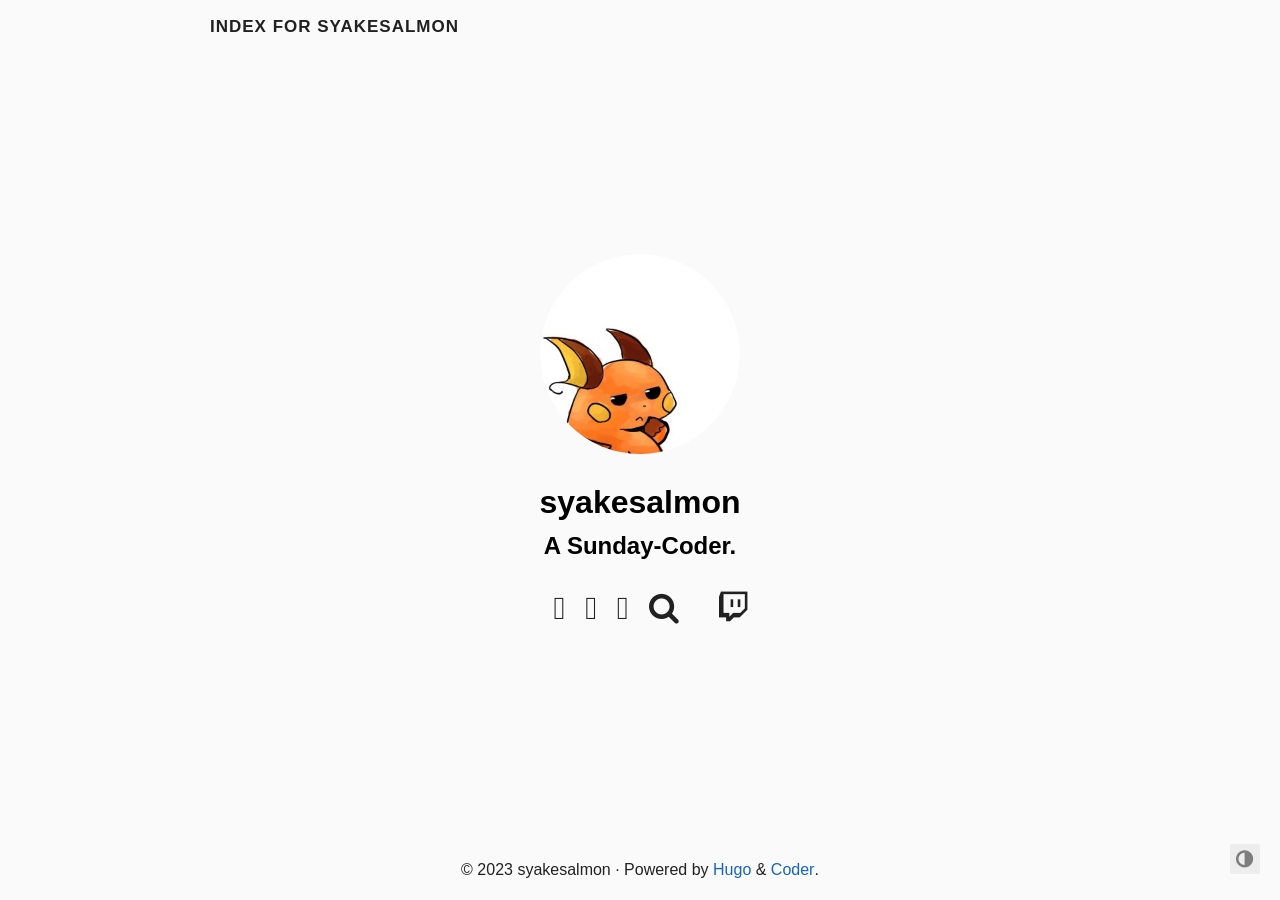
==== index.html @ a534d645 "deploy: 1934e37bb930394d95cbc64722d1bbbe5c29ab82" ====
<!doctype html><html lang=en><head><title>Index for syakesalmon</title><meta charset=utf-8><meta name=viewport content="width=device-width,initial-scale=1"><meta name=color-scheme content="light dark"><meta name=author content="syakesalmon"><meta name=description content="syakesalmon's personal website"><meta name=keywords content="developer,game"><meta name=twitter:card content="summary"><meta name=twitter:title content="Index for syakesalmon"><meta name=twitter:description content="syakesalmon's personal website"><meta property="og:title" content="Index for syakesalmon"><meta property="og:description" content="syakesalmon's personal website"><meta property="og:type" content="website"><meta property="og:url" content="https://syake-salmon.github.io/"><link rel=canonical href=https://syake-salmon.github.io/><link rel=preload href="/fonts/forkawesome-webfont.woff2?v=1.2.0" as=font type=font/woff2 crossorigin><link rel=stylesheet href=/css/coder.min.e1bdf152d93b060b06ba5d496486ed9c201a8b95d335e035beb5faebe3b61cad.css integrity="sha256-4b3xUtk7BgsGul1JZIbtnCAai5XTNeA1vrX66+O2HK0=" crossorigin=anonymous media=screen><link rel=stylesheet href=/css/coder-dark.min.a00e6364bacbc8266ad1cc81230774a1397198f8cfb7bcba29b7d6fcb54ce57f.css integrity="sha256-oA5jZLrLyCZq0cyBIwd0oTlxmPjPt7y6KbfW/LVM5X8=" crossorigin=anonymous media=screen><link rel=icon type=image/svg+xml href=/favicon.svg sizes=any><link rel=icon type=image/png href=/favicon-32x32.png sizes=32x32><link rel=icon type=image/png href=/favicon-16x16.png sizes=16x16><link rel=apple-touch-icon href=/images/apple-touch-icon.png><link rel=apple-touch-icon sizes=180x180 href=/images/apple-touch-icon.png><link rel=manifest href=/site.webmanifest><link rel=mask-icon href=/images/safari-pinned-tab.svg color=#5bbad5><link rel=alternate type=application/rss+xml href=/index.xml title="Index for syakesalmon"><meta name=generator content="Hugo 0.119.0"></head><body class="preload-transitions colorscheme-auto"><div class=float-container><a id=dark-mode-toggle class=colorscheme-toggle><i class="fa fa-adjust fa-fw" aria-hidden=true></i></a></div><main class=wrapper><nav class=navigation><section class=container><a class=navigation-title href=/>Index for syakesalmon</a></section></nav><div class=content><section class="container centered"><div class=about><div class=avatar><img src=/images/avatar.jpg alt=avatar></div><h1>syakesalmon</h1><h2>A Sunday-Coder.</h2><ul><li><a href=https://twitter.com/_syakesalmon/ aria-label=X(Twitter)><i class="fa-brands fa-x-twitter fa-2x" aria-hidden=true></i></a></li><li><a href=https://syakesalmon.tumblr.com/ aria-label=Tumblr><i class="fa-brands fa-tumblr fa-2x" aria-hidden=true></i></a></li><li><a href=http://discordapp.com/users/231032349972889610/ aria-label=Discord><i class="fa-brands fa-discord fa-2x" aria-hidden=true></i></a></li><li><a href=https://github.com/syake-salmon/ aria-label=Github><i class="fa-brands fa-github fa-2x" aria-hidden=true></i></a></li><li><a href=https://qiita.com/syakesalmon/ aria-label=Qiita><i class="fa fa-search fa-2x" aria-hidden=true></i></a></li><li><a href="https://live.xbox.com/en-US/Profile?gamertag=syakesalmon" aria-label=Xbox><i class="fa-brands fa-xbox fa-2x" aria-hidden=true></i></a></li><li><a href=https://www.twitch.tv/syakesalmon__/ aria-label=Twitch><i class="fa fa-twitch fa-2x" aria-hidden=true></i></a></li></ul></div></section></div><footer class=footer><section class=container>©
2023
syakesalmon
·
Powered by <a href=https://gohugo.io/ target=_blank rel=noopener>Hugo</a> & <a href=https://github.com/luizdepra/hugo-coder/ target=_blank rel=noopener>Coder</a>.</section></footer></main><script src=/js/coder.min.6ae284be93d2d19dad1f02b0039508d9aab3180a12a06dcc71b0b0ef7825a317.js integrity="sha256-auKEvpPS0Z2tHwKwA5UI2aqzGAoSoG3McbCw73gloxc="></script>
<script src=/dc213e7fa6_5748898424427693244.min.c2e0e8c36e9358de5ea51aef439df633af315e570ce6b7da00b347acdf89a835.js integrity="sha256-wuDow26TWN5epRrvQ532M68xXlcM5rfaALNHrN+JqDU="></script></body></html>
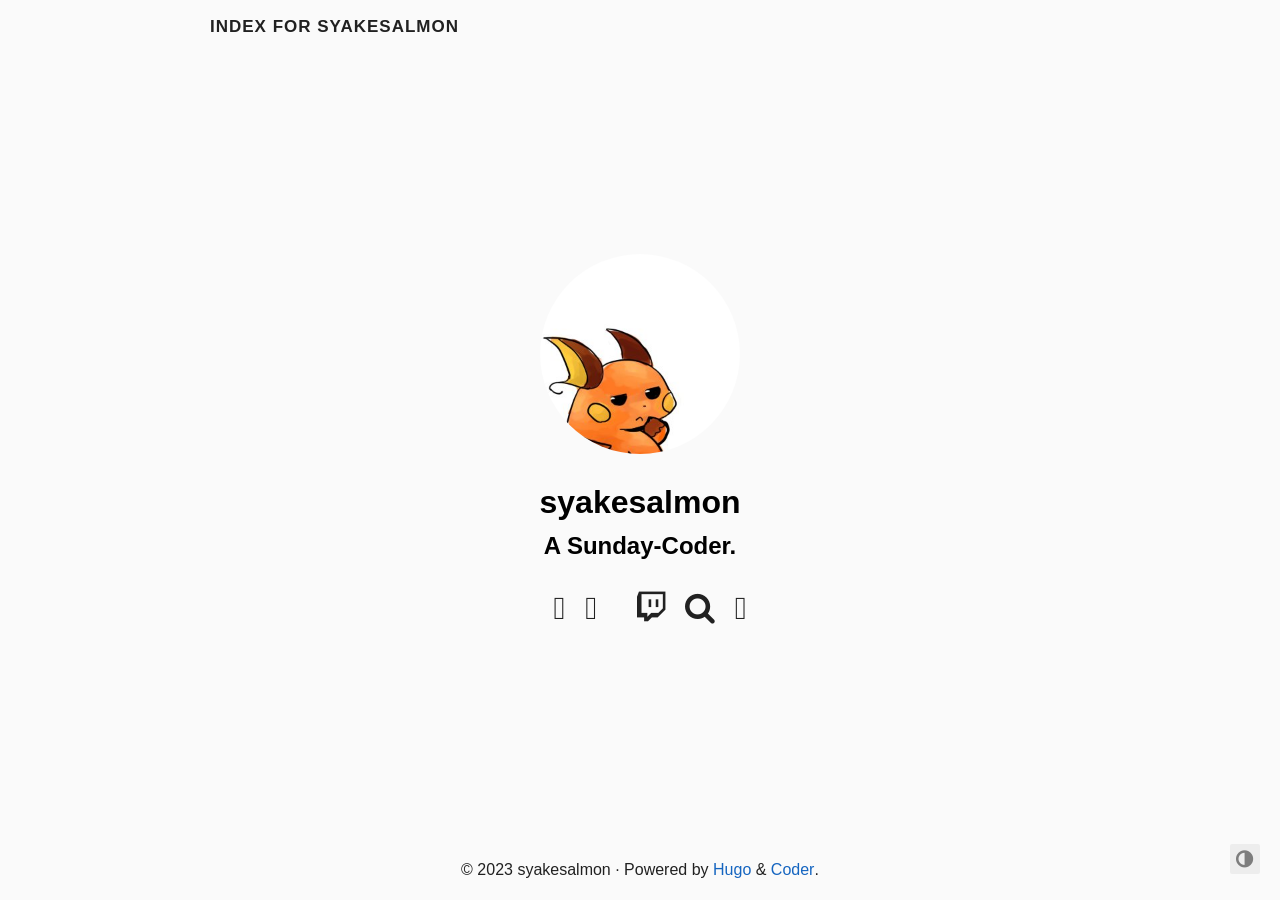
==== commit 66e2fd1a: "deploy: 3497f84f833bef4859892bacd5826630e8b0a534" ====
--- a/index.html
+++ b/index.html
@@ -1,4 +1,4 @@
-<!doctype html><html lang=en><head><title>Index for syakesalmon</title><meta charset=utf-8><meta name=viewport content="width=device-width,initial-scale=1"><meta name=color-scheme content="light dark"><meta name=author content="syakesalmon"><meta name=description content="syakesalmon's personal website"><meta name=keywords content="developer,game"><meta name=twitter:card content="summary"><meta name=twitter:title content="Index for syakesalmon"><meta name=twitter:description content="syakesalmon's personal website"><meta property="og:title" content="Index for syakesalmon"><meta property="og:description" content="syakesalmon's personal website"><meta property="og:type" content="website"><meta property="og:url" content="https://syake-salmon.github.io/"><link rel=canonical href=https://syake-salmon.github.io/><link rel=preload href="/fonts/forkawesome-webfont.woff2?v=1.2.0" as=font type=font/woff2 crossorigin><link rel=stylesheet href=/css/coder.min.e1bdf152d93b060b06ba5d496486ed9c201a8b95d335e035beb5faebe3b61cad.css integrity="sha256-4b3xUtk7BgsGul1JZIbtnCAai5XTNeA1vrX66+O2HK0=" crossorigin=anonymous media=screen><link rel=stylesheet href=/css/coder-dark.min.a00e6364bacbc8266ad1cc81230774a1397198f8cfb7bcba29b7d6fcb54ce57f.css integrity="sha256-oA5jZLrLyCZq0cyBIwd0oTlxmPjPt7y6KbfW/LVM5X8=" crossorigin=anonymous media=screen><link rel=icon type=image/svg+xml href=/favicon.svg sizes=any><link rel=icon type=image/png href=/favicon-32x32.png sizes=32x32><link rel=icon type=image/png href=/favicon-16x16.png sizes=16x16><link rel=apple-touch-icon href=/images/apple-touch-icon.png><link rel=apple-touch-icon sizes=180x180 href=/images/apple-touch-icon.png><link rel=manifest href=/site.webmanifest><link rel=mask-icon href=/images/safari-pinned-tab.svg color=#5bbad5><link rel=alternate type=application/rss+xml href=/index.xml title="Index for syakesalmon"><meta name=generator content="Hugo 0.119.0"></head><body class="preload-transitions colorscheme-auto"><div class=float-container><a id=dark-mode-toggle class=colorscheme-toggle><i class="fa fa-adjust fa-fw" aria-hidden=true></i></a></div><main class=wrapper><nav class=navigation><section class=container><a class=navigation-title href=/>Index for syakesalmon</a></section></nav><div class=content><section class="container centered"><div class=about><div class=avatar><img src=/images/avatar.jpg alt=avatar></div><h1>syakesalmon</h1><h2>A Sunday-Coder.</h2><ul><li><a href=https://twitter.com/_syakesalmon/ aria-label=X(Twitter)><i class="fa-brands fa-x-twitter fa-2x" aria-hidden=true></i></a></li><li><a href=https://syakesalmon.tumblr.com/ aria-label=Tumblr><i class="fa-brands fa-tumblr fa-2x" aria-hidden=true></i></a></li><li><a href=http://discordapp.com/users/231032349972889610/ aria-label=Discord><i class="fa-brands fa-discord fa-2x" aria-hidden=true></i></a></li><li><a href=https://github.com/syake-salmon/ aria-label=Github><i class="fa-brands fa-github fa-2x" aria-hidden=true></i></a></li><li><a href=https://qiita.com/syakesalmon/ aria-label=Qiita><i class="fa fa-search fa-2x" aria-hidden=true></i></a></li><li><a href="https://live.xbox.com/en-US/Profile?gamertag=syakesalmon" aria-label=Xbox><i class="fa-brands fa-xbox fa-2x" aria-hidden=true></i></a></li><li><a href=https://www.twitch.tv/syakesalmon__/ aria-label=Twitch><i class="fa fa-twitch fa-2x" aria-hidden=true></i></a></li></ul></div></section></div><footer class=footer><section class=container>©
+<!doctype html><html lang=en><head><title>Index for syakesalmon</title><meta charset=utf-8><meta name=viewport content="width=device-width,initial-scale=1"><meta name=color-scheme content="light dark"><meta name=author content="syakesalmon"><meta name=description content="syakesalmon's personal website"><meta name=keywords content="developer,game"><meta name=twitter:card content="summary"><meta name=twitter:title content="Index for syakesalmon"><meta name=twitter:description content="syakesalmon's personal website"><meta property="og:title" content="Index for syakesalmon"><meta property="og:description" content="syakesalmon's personal website"><meta property="og:type" content="website"><meta property="og:url" content="https://syake-salmon.github.io/"><link rel=canonical href=https://syake-salmon.github.io/><link rel=preload href="/fonts/forkawesome-webfont.woff2?v=1.2.0" as=font type=font/woff2 crossorigin><link rel=stylesheet href=/css/coder.min.e1bdf152d93b060b06ba5d496486ed9c201a8b95d335e035beb5faebe3b61cad.css integrity="sha256-4b3xUtk7BgsGul1JZIbtnCAai5XTNeA1vrX66+O2HK0=" crossorigin=anonymous media=screen><link rel=stylesheet href=/css/coder-dark.min.a00e6364bacbc8266ad1cc81230774a1397198f8cfb7bcba29b7d6fcb54ce57f.css integrity="sha256-oA5jZLrLyCZq0cyBIwd0oTlxmPjPt7y6KbfW/LVM5X8=" crossorigin=anonymous media=screen><link rel=icon type=image/svg+xml href=/favicon.svg sizes=any><link rel=icon type=image/png href=/favicon-32x32.png sizes=32x32><link rel=icon type=image/png href=/favicon-16x16.png sizes=16x16><link rel=apple-touch-icon href=/images/apple-touch-icon.png><link rel=apple-touch-icon sizes=180x180 href=/images/apple-touch-icon.png><link rel=manifest href=/site.webmanifest><link rel=mask-icon href=/images/safari-pinned-tab.svg color=#5bbad5><link rel=alternate type=application/rss+xml href=/index.xml title="Index for syakesalmon"><meta name=generator content="Hugo 0.119.0"></head><body class="preload-transitions colorscheme-auto"><div class=float-container><a id=dark-mode-toggle class=colorscheme-toggle><i class="fa fa-adjust fa-fw" aria-hidden=true></i></a></div><main class=wrapper><nav class=navigation><section class=container><a class=navigation-title href=/>Index for syakesalmon</a></section></nav><div class=content><section class="container centered"><div class=about><div class=avatar><img src=/images/avatar.jpg alt=avatar></div><h1>syakesalmon</h1><h2>A Sunday-Coder.</h2><ul><li><a href=https://twitter.com/_syakesalmon/ aria-label=X(Twitter) rel="noopenner noreferrer" target=_blank><i class="fa-brands fa-x-twitter fa-2x" aria-hidden=true></i></a></li><li><a href=http://discordapp.com/users/231032349972889610/ aria-label=Discord rel="noopenner noreferrer" target=_blank><i class="fa-brands fa-discord fa-2x" aria-hidden=true></i></a></li><li><a href=https://github.com/syake-salmon/ aria-label=Github rel="noopenner noreferrer" target=_blank><i class="fa-brands fa-github fa-2x" aria-hidden=true></i></a></li><li><a href="https://live.xbox.com/en-US/Profile?gamertag=syakesalmon" aria-label=Xbox rel="noopenner noreferrer" target=_blank><i class="fa-brands fa-xbox fa-2x" aria-hidden=true></i></a></li><li><a href=https://www.twitch.tv/syakesalmon__/ aria-label=Twitch rel="noopenner noreferrer" target=_blank><i class="fa fa-twitch fa-2x" aria-hidden=true></i></a></li><li><a href=https://qiita.com/syakesalmon/ aria-label=Qiita rel="noopenner noreferrer" target=_blank><i class="fa fa-search fa-2x" aria-hidden=true></i></a></li><li><a href=https://syakesalmon.tumblr.com/ aria-label=Tumblr rel="noopenner noreferrer" target=_blank><i class="fa-brands fa-tumblr fa-2x" aria-hidden=true></i></a></li></ul></div></section></div><footer class=footer><section class=container>©
 2023
 syakesalmon
 ·
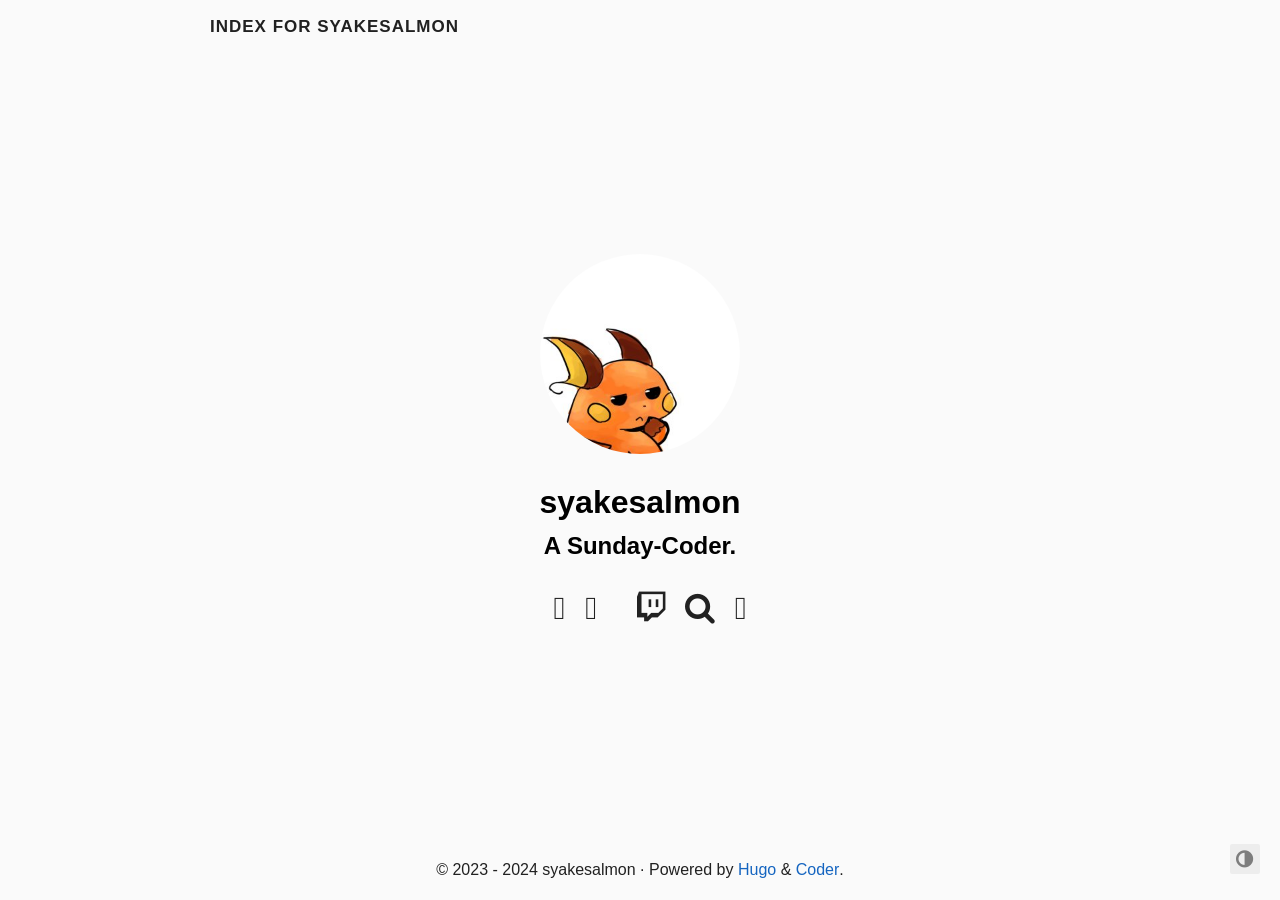
==== commit 574f74a3: "deploy: 5f0387629a5aecfc1b36217b711e47bad8d7f0bf" ====
--- a/index.html
+++ b/index.html
@@ -1,6 +1,7 @@
-<!doctype html><html lang=en><head><title>Index for syakesalmon</title><meta charset=utf-8><meta name=viewport content="width=device-width,initial-scale=1"><meta name=color-scheme content="light dark"><meta name=author content="syakesalmon"><meta name=description content="syakesalmon's personal website"><meta name=keywords content="developer,game"><meta name=twitter:card content="summary"><meta name=twitter:title content="Index for syakesalmon"><meta name=twitter:description content="syakesalmon's personal website"><meta property="og:title" content="Index for syakesalmon"><meta property="og:description" content="syakesalmon's personal website"><meta property="og:type" content="website"><meta property="og:url" content="https://syake-salmon.github.io/"><link rel=canonical href=https://syake-salmon.github.io/><link rel=preload href="/fonts/forkawesome-webfont.woff2?v=1.2.0" as=font type=font/woff2 crossorigin><link rel=stylesheet href=/css/coder.min.e1bdf152d93b060b06ba5d496486ed9c201a8b95d335e035beb5faebe3b61cad.css integrity="sha256-4b3xUtk7BgsGul1JZIbtnCAai5XTNeA1vrX66+O2HK0=" crossorigin=anonymous media=screen><link rel=stylesheet href=/css/coder-dark.min.a00e6364bacbc8266ad1cc81230774a1397198f8cfb7bcba29b7d6fcb54ce57f.css integrity="sha256-oA5jZLrLyCZq0cyBIwd0oTlxmPjPt7y6KbfW/LVM5X8=" crossorigin=anonymous media=screen><link rel=icon type=image/svg+xml href=/favicon.svg sizes=any><link rel=icon type=image/png href=/favicon-32x32.png sizes=32x32><link rel=icon type=image/png href=/favicon-16x16.png sizes=16x16><link rel=apple-touch-icon href=/images/apple-touch-icon.png><link rel=apple-touch-icon sizes=180x180 href=/images/apple-touch-icon.png><link rel=manifest href=/site.webmanifest><link rel=mask-icon href=/images/safari-pinned-tab.svg color=#5bbad5><link rel=alternate type=application/rss+xml href=/index.xml title="Index for syakesalmon"><meta name=generator content="Hugo 0.119.0"></head><body class="preload-transitions colorscheme-auto"><div class=float-container><a id=dark-mode-toggle class=colorscheme-toggle><i class="fa fa-adjust fa-fw" aria-hidden=true></i></a></div><main class=wrapper><nav class=navigation><section class=container><a class=navigation-title href=/>Index for syakesalmon</a></section></nav><div class=content><section class="container centered"><div class=about><div class=avatar><img src=/images/avatar.jpg alt=avatar></div><h1>syakesalmon</h1><h2>A Sunday-Coder.</h2><ul><li><a href=https://twitter.com/_syakesalmon/ aria-label=X(Twitter) rel="noopenner noreferrer" target=_blank><i class="fa-brands fa-x-twitter fa-2x" aria-hidden=true></i></a></li><li><a href=http://discordapp.com/users/231032349972889610/ aria-label=Discord rel="noopenner noreferrer" target=_blank><i class="fa-brands fa-discord fa-2x" aria-hidden=true></i></a></li><li><a href=https://github.com/syake-salmon/ aria-label=Github rel="noopenner noreferrer" target=_blank><i class="fa-brands fa-github fa-2x" aria-hidden=true></i></a></li><li><a href="https://live.xbox.com/en-US/Profile?gamertag=syakesalmon" aria-label=Xbox rel="noopenner noreferrer" target=_blank><i class="fa-brands fa-xbox fa-2x" aria-hidden=true></i></a></li><li><a href=https://www.twitch.tv/syakesalmon__/ aria-label=Twitch rel="noopenner noreferrer" target=_blank><i class="fa fa-twitch fa-2x" aria-hidden=true></i></a></li><li><a href=https://qiita.com/syakesalmon/ aria-label=Qiita rel="noopenner noreferrer" target=_blank><i class="fa fa-search fa-2x" aria-hidden=true></i></a></li><li><a href=https://syakesalmon.tumblr.com/ aria-label=Tumblr rel="noopenner noreferrer" target=_blank><i class="fa-brands fa-tumblr fa-2x" aria-hidden=true></i></a></li></ul></div></section></div><footer class=footer><section class=container>©
-2023
+<!doctype html><html lang=en><head><title>Index for syakesalmon</title><meta charset=utf-8><meta name=viewport content="width=device-width,initial-scale=1"><meta name=color-scheme content="light dark"><meta name=author content="syakesalmon"><meta name=description content="syakesalmon's personal website"><meta name=keywords content="developer,game"><meta name=twitter:card content="summary"><meta name=twitter:title content="Index for syakesalmon"><meta name=twitter:description content="syakesalmon's personal website"><meta property="og:title" content="Index for syakesalmon"><meta property="og:description" content="syakesalmon's personal website"><meta property="og:type" content="website"><meta property="og:url" content="https://syake-salmon.github.io/"><link rel=canonical href=https://syake-salmon.github.io/><link rel=preload href="/fonts/forkawesome-webfont.woff2?v=1.2.0" as=font type=font/woff2 crossorigin><link rel=stylesheet href=/css/coder.min.e1bdf152d93b060b06ba5d496486ed9c201a8b95d335e035beb5faebe3b61cad.css integrity="sha256-4b3xUtk7BgsGul1JZIbtnCAai5XTNeA1vrX66+O2HK0=" crossorigin=anonymous media=screen><link rel=stylesheet href=/css/coder-dark.min.a00e6364bacbc8266ad1cc81230774a1397198f8cfb7bcba29b7d6fcb54ce57f.css integrity="sha256-oA5jZLrLyCZq0cyBIwd0oTlxmPjPt7y6KbfW/LVM5X8=" crossorigin=anonymous media=screen><link rel=icon type=image/svg+xml href=/favicon.svg sizes=any><link rel=icon type=image/png href=/favicon-32x32.png sizes=32x32><link rel=icon type=image/png href=/favicon-16x16.png sizes=16x16><link rel=apple-touch-icon href=/images/apple-touch-icon.png><link rel=apple-touch-icon sizes=180x180 href=/images/apple-touch-icon.png><link rel=manifest href=/site.webmanifest><link rel=mask-icon href=/images/safari-pinned-tab.svg color=#5bbad5><link rel=alternate type=application/rss+xml href=/index.xml title="Index for syakesalmon"><meta name=generator content="Hugo 0.119.0"></head><body class="preload-transitions colorscheme-auto"><div class=float-container><a id=dark-mode-toggle class=colorscheme-toggle><i class="fa fa-adjust fa-fw" aria-hidden=true></i></a></div><main class=wrapper><nav class=navigation><section class=container><a class=navigation-title href=/>Index for syakesalmon</a></section></nav><div class=content><section class="container centered"><div class=about><div class=avatar><img src=/images/avatar.jpg alt=avatar></div><h1>syakesalmon</h1><h2>A Sunday-Coder.</h2><ul><li><a href=https://bsky.app/profile/syake.ikesu.blue aria-label=Bluesky rel="noopenner noreferrer" target=_blank><i class="fa-brands fa-bluesky fa-2x" aria-hidden=true></i></a></li><li><a href=http://discordapp.com/users/231032349972889610/ aria-label=Discord rel="noopenner noreferrer" target=_blank><i class="fa-brands fa-discord fa-2x" aria-hidden=true></i></a></li><li><a href=https://github.com/syake-salmon/ aria-label=Github rel="noopenner noreferrer" target=_blank><i class="fa-brands fa-github fa-2x" aria-hidden=true></i></a></li><li><a href="https://live.xbox.com/en-US/Profile?gamertag=syakesalmon" aria-label=Xbox rel="noopenner noreferrer" target=_blank><i class="fa-brands fa-xbox fa-2x" aria-hidden=true></i></a></li><li><a href=https://www.twitch.tv/syakesalmon__/ aria-label=Twitch rel="noopenner noreferrer" target=_blank><i class="fa fa-twitch fa-2x" aria-hidden=true></i></a></li><li><a href=https://qiita.com/syakesalmon/ aria-label=Qiita rel="noopenner noreferrer" target=_blank><i class="fa fa-search fa-2x" aria-hidden=true></i></a></li><li><a href=https://syakesalmon.tumblr.com/ aria-label=Tumblr rel="noopenner noreferrer" target=_blank><i class="fa-brands fa-tumblr fa-2x" aria-hidden=true></i></a></li></ul></div></section></div><footer class=footer><section class=container>©
+2023 -
+2024
 syakesalmon
 ·
 Powered by <a href=https://gohugo.io/ target=_blank rel=noopener>Hugo</a> & <a href=https://github.com/luizdepra/hugo-coder/ target=_blank rel=noopener>Coder</a>.</section></footer></main><script src=/js/coder.min.6ae284be93d2d19dad1f02b0039508d9aab3180a12a06dcc71b0b0ef7825a317.js integrity="sha256-auKEvpPS0Z2tHwKwA5UI2aqzGAoSoG3McbCw73gloxc="></script>
-<script src=/dc213e7fa6_5748898424427693244.min.c2e0e8c36e9358de5ea51aef439df633af315e570ce6b7da00b347acdf89a835.js integrity="sha256-wuDow26TWN5epRrvQ532M68xXlcM5rfaALNHrN+JqDU="></script></body></html>+<script src=/dc213e7fa6_5748898424427693244.min.6240f26e96dc9194633505664c6e246f1bdd4af691fa39aa15acf2209bd1c392.js integrity="sha256-YkDybpbckZRjNQVmTG4kbxvdSvaR+jmqFazyIJvRw5I="></script></body></html>
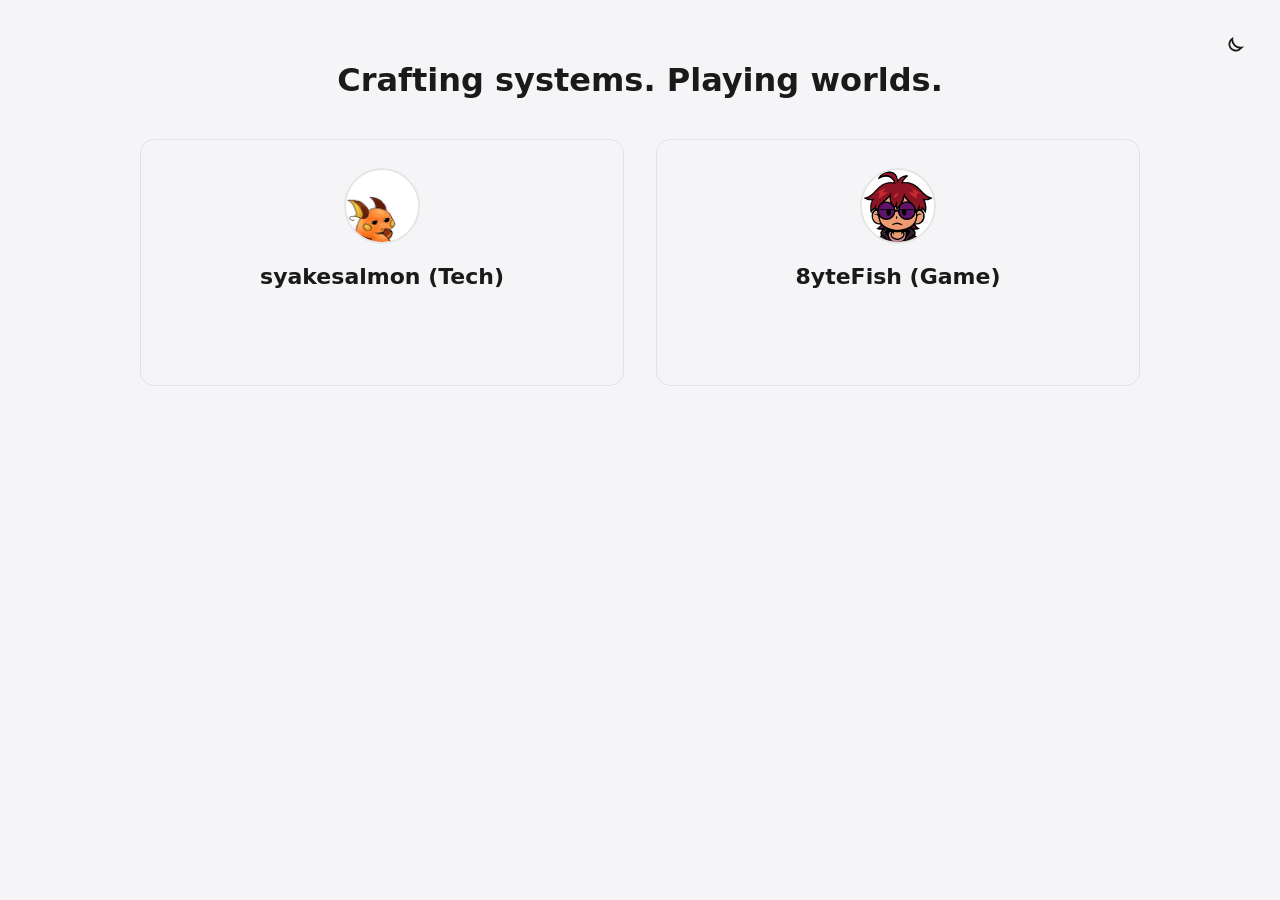
==== commit b3c9293d: "hugoをやめてシンプルにした" ====
--- a/index.html
+++ b/index.html
@@ -1,7 +1,256 @@
-<!doctype html><html lang=en><head><title>Index for syakesalmon</title><meta charset=utf-8><meta name=viewport content="width=device-width,initial-scale=1"><meta name=color-scheme content="light dark"><meta name=author content="syakesalmon"><meta name=description content="syakesalmon's personal website"><meta name=keywords content="developer,game"><meta name=twitter:card content="summary"><meta name=twitter:title content="Index for syakesalmon"><meta name=twitter:description content="syakesalmon's personal website"><meta property="og:title" content="Index for syakesalmon"><meta property="og:description" content="syakesalmon's personal website"><meta property="og:type" content="website"><meta property="og:url" content="https://syake-salmon.github.io/"><link rel=canonical href=https://syake-salmon.github.io/><link rel=preload href="/fonts/forkawesome-webfont.woff2?v=1.2.0" as=font type=font/woff2 crossorigin><link rel=stylesheet href=/css/coder.min.e1bdf152d93b060b06ba5d496486ed9c201a8b95d335e035beb5faebe3b61cad.css integrity="sha256-4b3xUtk7BgsGul1JZIbtnCAai5XTNeA1vrX66+O2HK0=" crossorigin=anonymous media=screen><link rel=stylesheet href=/css/coder-dark.min.a00e6364bacbc8266ad1cc81230774a1397198f8cfb7bcba29b7d6fcb54ce57f.css integrity="sha256-oA5jZLrLyCZq0cyBIwd0oTlxmPjPt7y6KbfW/LVM5X8=" crossorigin=anonymous media=screen><link rel=icon type=image/svg+xml href=/favicon.svg sizes=any><link rel=icon type=image/png href=/favicon-32x32.png sizes=32x32><link rel=icon type=image/png href=/favicon-16x16.png sizes=16x16><link rel=apple-touch-icon href=/images/apple-touch-icon.png><link rel=apple-touch-icon sizes=180x180 href=/images/apple-touch-icon.png><link rel=manifest href=/site.webmanifest><link rel=mask-icon href=/images/safari-pinned-tab.svg color=#5bbad5><link rel=alternate type=application/rss+xml href=/index.xml title="Index for syakesalmon"><meta name=generator content="Hugo 0.119.0"></head><body class="preload-transitions colorscheme-auto"><div class=float-container><a id=dark-mode-toggle class=colorscheme-toggle><i class="fa fa-adjust fa-fw" aria-hidden=true></i></a></div><main class=wrapper><nav class=navigation><section class=container><a class=navigation-title href=/>Index for syakesalmon</a></section></nav><div class=content><section class="container centered"><div class=about><div class=avatar><img src=/images/avatar.jpg alt=avatar></div><h1>syakesalmon</h1><h2>A Sunday-Coder.</h2><ul><li><a href=https://bsky.app/profile/syake.ikesu.blue aria-label=Bluesky rel="noopenner noreferrer" target=_blank><i class="fa-brands fa-bluesky fa-2x" aria-hidden=true></i></a></li><li><a href=http://discordapp.com/users/231032349972889610/ aria-label=Discord rel="noopenner noreferrer" target=_blank><i class="fa-brands fa-discord fa-2x" aria-hidden=true></i></a></li><li><a href=https://github.com/syake-salmon/ aria-label=Github rel="noopenner noreferrer" target=_blank><i class="fa-brands fa-github fa-2x" aria-hidden=true></i></a></li><li><a href="https://live.xbox.com/en-US/Profile?gamertag=syakesalmon" aria-label=Xbox rel="noopenner noreferrer" target=_blank><i class="fa-brands fa-xbox fa-2x" aria-hidden=true></i></a></li><li><a href=https://www.twitch.tv/syakesalmon__/ aria-label=Twitch rel="noopenner noreferrer" target=_blank><i class="fa fa-twitch fa-2x" aria-hidden=true></i></a></li><li><a href=https://qiita.com/syakesalmon/ aria-label=Qiita rel="noopenner noreferrer" target=_blank><i class="fa fa-search fa-2x" aria-hidden=true></i></a></li><li><a href=https://syakesalmon.tumblr.com/ aria-label=Tumblr rel="noopenner noreferrer" target=_blank><i class="fa-brands fa-tumblr fa-2x" aria-hidden=true></i></a></li></ul></div></section></div><footer class=footer><section class=container>©
-2023 -
-2024
-syakesalmon
-·
-Powered by <a href=https://gohugo.io/ target=_blank rel=noopener>Hugo</a> & <a href=https://github.com/luizdepra/hugo-coder/ target=_blank rel=noopener>Coder</a>.</section></footer></main><script src=/js/coder.min.6ae284be93d2d19dad1f02b0039508d9aab3180a12a06dcc71b0b0ef7825a317.js integrity="sha256-auKEvpPS0Z2tHwKwA5UI2aqzGAoSoG3McbCw73gloxc="></script>
-<script src=/dc213e7fa6_5748898424427693244.min.6240f26e96dc9194633505664c6e246f1bdd4af691fa39aa15acf2209bd1c392.js integrity="sha256-YkDybpbckZRjNQVmTG4kbxvdSvaR+jmqFazyIJvRw5I="></script></body></html>+<!DOCTYPE html>
+<html lang="ja">
+
+<head>
+    <meta charset="UTF-8">
+    <meta name="viewport" content="width=device-width, initial-scale=1">
+    <title>INDEX OF SYAKE</title>
+    <link rel="stylesheet" href="https://js.cybozu.com/font-awesome/v7.2.0/css/fontawesome.min.css">
+    <script src="https://js.cybozu.com/font-awesome/v7.2.0/js/all.min.js"></script>
+    <style>
+        :root {
+            --bg-light: #f5f5f7;
+            --card-light: #ffffff;
+            --border-light: #e5e5e5;
+            --text-light: #1a1a1a;
+
+            --bg-dark: #1c1c1e;
+            --card-dark: #2c2c2e;
+            --border-dark: #3a3a3c;
+            --text-dark: #f5f5f7;
+
+            --radius: 14px;
+            --shadow-light: 0 4px 12px rgba(0, 0, 0, 0.06);
+            --shadow-dark: 0 4px 12px rgba(0, 0, 0, 0.4);
+        }
+
+        html[data-theme="light"] {
+            --bg: var(--bg-light);
+            --card-bg: var(--card-light);
+            --border: var(--border-light);
+            --text: var(--text-light);
+            --shadow: var(--shadow-light);
+        }
+
+        html[data-theme="dark"] {
+            --bg: var(--bg-dark);
+            --card-bg: var(--card-dark);
+            --border: var(--border-dark);
+            --text: var(--text-dark);
+            --shadow: var(--shadow-dark);
+        }
+
+        body {
+            margin: 0;
+            padding: 40px 20px;
+            background: var(--bg);
+            font-family: system-ui, -apple-system, BlinkMacSystemFont, "Segoe UI", Roboto, sans-serif;
+            color: var(--text);
+            transition: background 0.3s, color 0.3s;
+        }
+
+        h1 {
+            text-align: center;
+            font-size: 32px;
+            margin-bottom: 40px;
+            font-weight: 600;
+        }
+
+        .columns {
+            max-width: 1000px;
+            margin: auto;
+            display: grid;
+            grid-template-columns: 1fr 1fr;
+            gap: 32px;
+        }
+
+        .column {
+            background: transparent;
+            border: none;
+            box-shadow: none;
+            padding: 28px;
+            border-radius: var(--radius);
+            border: 1px solid rgba(0, 0, 0, 0.08);
+            text-align: center;
+            transition: background 0.3s, border 0.3s;
+        }
+
+        .avatar {
+            width: 72px;
+            height: 72px;
+            border-radius: 50%;
+            object-fit: cover;
+            margin-bottom: 16px;
+            border: 2px solid var(--border);
+        }
+
+        .column h2 {
+            margin-top: 0;
+            margin-bottom: 20px;
+            font-size: 22px;
+            font-weight: 600;
+        }
+
+        .icon-links {
+            display: flex;
+            justify-content: center;
+            gap: 20px;
+            margin-top: 20px;
+        }
+
+        .icon-link {
+            width: 48px;
+            height: 48px;
+            border-radius: 50%;
+            display: flex;
+            align-items: center;
+            justify-content: center;
+            text-decoration: none;
+            color: var(--text);
+            font-size: 24px;
+            transition: color 0.25s ease, opacity 0.25s ease;
+            background: transparent;
+            border: none;
+        }
+
+        .icon-link:hover {
+            opacity: 0.6;
+        }
+
+        .theme-toggle {
+            position: fixed;
+            top: 20px;
+            right: 20px;
+            width: 42px;
+            height: 42px;
+            display: flex;
+            align-items: center;
+            justify-content: center;
+            cursor: pointer;
+            font-size: 20px;
+            user-select: none;
+            background: transparent;
+            border: none;
+            box-shadow: none;
+            padding: 6px;
+        }
+
+        .theme-toggle:hover {
+            opacity: 0.6;
+            transform: none;
+
+        }
+
+        @media (max-width: 780px) {
+            .columns {
+                grid-template-columns: 1fr;
+            }
+        }
+    </style>
+</head>
+
+<body>
+    <div class="theme-toggle" id="themeToggle">
+        <svg id="themeIcon" width="22" height="22" viewBox="0 0 24 24" stroke="currentColor" fill="none"
+            stroke-width="2">
+            <path d="M21 12.79A9 9 0 0111.21 3 7 7 0 1019 14.79 9 9 0 0121 12.79z" />
+        </svg>
+    </div>
+
+    <h1>Crafting systems. Playing worlds.</h1>
+
+    <div class="columns">
+
+        <div class="column">
+            <img class="avatar" src="static/images/avatar-tech.jpg" alt="Tech Profile">
+            <h2>syakesalmon (Tech)</h2>
+            <div class="icon-links">
+                <a class="icon-link" href="https://github.com/syake-salmon" target="_blank">
+                    <i class="fa-brands fa-github"></i>
+                </a>
+                <a class="icon-link" href="https://qiita.com/syakesalmon" target="_blank">
+                    <i class="fa-solid fa-code"></i>
+                </a>
+                <a class="icon-link" href="https://bsky.app/profile/syak3.bsky.social" target="_blank">
+                    <i class="fa-brands fa-bluesky"></i>
+                </a>
+                <a class="icon-link" href="https://discord.gg/XnVhfv8m" target="_blank">
+                    <i class="fa-brands fa-discord"></i>
+                </a>
+            </div>
+        </div>
+
+        <div class="column">
+            <img class="avatar" src="static/images/avatar-game.jpg" alt="Game Profile">
+            <h2>8yteFish (Game)</h2>
+            <div class="icon-links">
+                <a class="icon-link" href="https://www.twitch.tv/8ytefish" target="_blank">
+                    <i class="fa-brands fa-twitch"></i>
+                </a>
+                <a class="icon-link" href="https://www.youtube.com/@8yteFish" target="_blank">
+                    <i class="fa-brands fa-youtube"></i>
+                </a>
+                <a class="icon-link" href="https://twitter.com/8ytefish" target="_blank">
+                    <i class="fa-brands fa-x-twitter"></i>
+                </a>
+                <a class="icon-link" href="https://steamcommunity.com/id/syakesalmon/" target="_blank">
+                    <i class="fa-brands fa-steam"></i>
+                </a>
+                <a class="icon-link" href="https://www.xbox.com/en-US/play/user/syakesalmon" target="_blank">
+                    <i class="fa-brands fa-xbox"></i>
+                </a>
+            </div>
+        </div>
+
+    </div>
+
+    <script>
+        const toggle = document.getElementById("themeToggle");
+        const root = document.documentElement;
+
+        function setIcon(theme) {
+            const icon = document.getElementById("themeIcon");
+            if (theme === "dark") {
+                // 太陽アイコン
+                icon.innerHTML = `
+      <circle cx="12" cy="12" r="5"></circle>
+      <line x1="12" y1="1" x2="12" y2="3"></line>
+      <line x1="12" y1="21" x2="12" y2="23"></line>
+      <line x1="4.22" y1="4.22" x2="5.64" y2="5.64"></line>
+      <line x1="18.36" y1="18.36" x2="19.78" y2="19.78"></line>
+      <line x1="1" y1="12" x2="3" y2="12"></line>
+      <line x1="21" y1="12" x2="23" y2="12"></line>
+      <line x1="4.22" y1="19.78" x2="5.64" y2="18.36"></line>
+      <line x1="18.36" y1="5.64" x2="19.78" y2="4.22"></line>
+    `;
+            } else {
+                // 月アイコン
+                icon.innerHTML = `
+      <path d="M21 12.79A9 9 0 0111.21 3 7 7 0 1019 14.79 9 9 0 0121 12.79z"/>
+    `;
+            }
+        }
+
+        function applyTheme(theme) {
+            root.setAttribute("data-theme", theme);
+            localStorage.setItem("theme", theme);
+            setIcon(theme);
+        }
+
+
+        const saved = localStorage.getItem("theme");
+        if (saved) {
+            applyTheme(saved);
+        } else {
+            const prefersDark = window.matchMedia("(prefers-color-scheme: dark)").matches;
+            applyTheme(prefersDark ? "dark" : "light");
+        }
+
+        toggle.addEventListener("click", () => {
+            applyTheme(root.dataset.theme === "dark" ? "light" : "dark");
+        });
+    </script>
+
+</body>
+
+</html>
